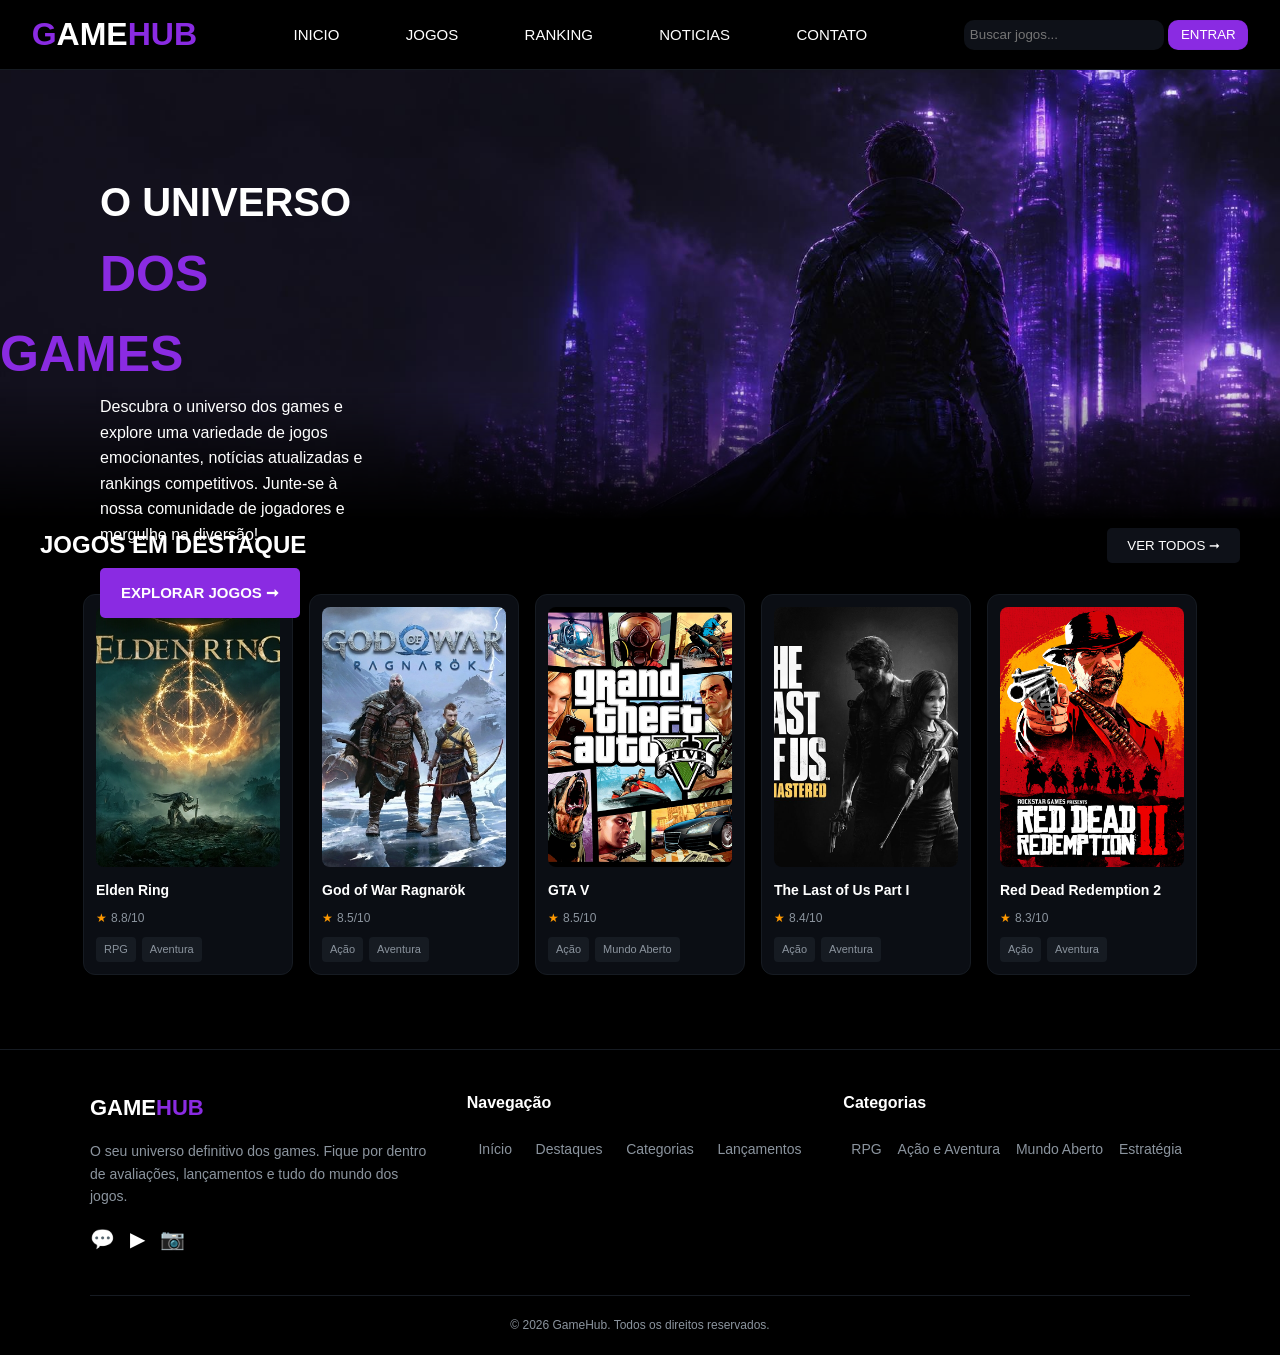
==== index.html @ 1b7b476c "Add files via upload" ====
<!DOCTYPE html>
<html lang="en">
<head>
    <meta charset="UTF-8">
    <meta name="viewport" content="width=device-width, initial-scale=1.0">
    <title>GAMEHUB</title>
    <link rel="stylesheet" href="style.css">
    <link rel="stylesheet" href="https://cloudflare.com">

</head>
<header> 
    <h1><span>G</span>AME<span>HUB</span></h1>
    <nav>
        <ul>
            <li><a href="inici.html">INICIO</a></li>
            <li><a href="jogos.html">JOGOS</a></li>
            <li><a href="ranking.html">RANKING</a></li>
            <li><a href="noticias.html">NOTICIAS</a></li>
            <li><a href="contato.html">CONTATO</a></li>
        </ul>
    </nav>
    <form action="/buscar" method="GET">
        <input type="search" name="q" placeholder="Buscar jogos...">
        <button type="submit">ENTRAR</button>
    </form>
</header>
<body>
    <div class="carrossel-container">
        <img src="img/gamehub-hero.jpg" alt="#">
        <div class="carrossel-text">
            <h1>O UNIVERSO</h1>
            <span>DOS GAMES</span> 
            <p>
                Descubra o universo dos games e explore uma variedade de jogos emocionantes,
                notícias atualizadas e rankings competitivos. Junte-se à nossa
                comunidade de jogadores e mergulhe na diversão!
            </p> 
           
            <button type="submit"> EXPLORAR JOGOS &#10142;</button>
        </div>
    </div>
    <div class="container">
        <nav class="nav">
            <h2>JOGOS EM DESTAQUE</h2>
            <button type="submit">VER TODOS &#10142;</button>
        </nav>
       <div class="jogos-destaque">
    <!-- Card 1: Elden Ring -->
    <div class="card-jogo">
        <div class="capa-container">
            <img src="img/eldering.jpg" alt="Elden Ring">
        </div>
        <h3 class="titulo-jogo">Elden Ring</h3>
        <div class="avaliacao">
            <span class="estrela">★</span>
            <span class="nota">8.8/10</span>
        </div>
        <div class="tags">
            <span class="tag">RPG</span>
            <span class="tag">Aventura</span>
        </div>
    </div>

    <!-- Card 2: God of War -->
    <div class="card-jogo">
        <div class="capa-container">
            <img src="img/godofwar.jpg" alt="God of War Ragnarök">
        </div>
        <h3 class="titulo-jogo">God of War Ragnarök</h3>
        <div class="avaliacao">
            <span class="estrela">★</span>
            <span class="nota">8.5/10</span>
        </div>
        <div class="tags">
            <span class="tag">Ação</span>
            <span class="tag">Aventura</span>
        </div>
    </div>

    <!-- Card 3: GTA V -->
    <div class="card-jogo">
        <div class="capa-container">
            <img src="img/gta.png" alt="GTA V">
        </div>
        <h3 class="titulo-jogo">GTA V</h3>
        <div class="avaliacao">
            <span class="estrela">★</span>
            <span class="nota">8.5/10</span>
        </div>
        <div class="tags">
            <span class="tag">Ação</span>
            <span class="tag">Mundo Aberto</span>
        </div>
    </div>

    <!-- Card 4: The Last of Us -->
    <div class="card-jogo">
        <div class="capa-container">
            <img src="img/thelastofus.png" alt="The Last of Us Part I">
        </div>
        <h3 class="titulo-jogo">The Last of Us Part I</h3>
        <div class="avaliacao">
            <span class="estrela">★</span>
            <span class="nota">8.4/10</span>
        </div>
        <div class="tags">
            <span class="tag">Ação</span>
            <span class="tag">Aventura</span>
        </div>
    </div>

    <!-- Card 5: Red Dead 2 -->
    <div class="card-jogo">
        <div class="capa-container">
            <img src="img/rdr.png" alt="Red Dead Redemption 2">
        </div>
        <h3 class="titulo-jogo">Red Dead Redemption 2</h3>
        <div class="avaliacao">
            <span class="estrela">★</span>
            <span class="nota">8.3/10</span>
        </div>
        <div class="tags">
            <span class="tag">Ação</span>
            <span class="tag">Aventura</span>
        </div>
    </div>
</div>
    </div>

    <footer class="footer-site">
    <div class="footer-container">
        <!-- Coluna 1: Logo/Marca -->
        <div class="footer-coluna sobre">
            <h2>GAME<span>HUB</span></h2>
            <p>O seu universo definitivo dos games. Fique por dentro de avaliações, lançamentos e tudo do mundo dos jogos.</p>
            <div class="redes-sociais">
                <a href="#" aria-label="Discord">&#128172;</a> <!-- Ícone balão (simbolizando Discord) -->
                <a href="#" aria-label="YouTube">&#9654;</a>   <!-- Ícone Play (YouTube) -->
                <a href="#" aria-label="Instagram">&#128247;</a> <!-- Ícone Câmera (Instagram) -->
            </div>
        </div>

        <!-- Coluna 2: Links Rápidos -->
        <div class="footer-coluna">
            <h3>Navegação</h3>
            <ul>
                <li><a href="#">Início</a></li>
                <li><a href="#">Destaques</a></li>
                <li><a href="#">Categorias</a></li>
                <li><a href="#">Lançamentos</a></li>
            </ul>
        </div>

        <!-- Coluna 3: Categorias Populares -->
        <div class="footer-coluna">
            <h3>Categorias</h3>
            <ul>
                <li><a href="#">RPG</a></li>
                <li><a href="#">Ação e Aventura</a></li>
                <li><a href="#">Mundo Aberto</a></li>
                <li><a href="#">Estratégia</a></li>
            </ul>
        </div>
    </div>

    <!-- Linha de Direitos Autorais -->
    <div class="footer-inferior">
        <p>&copy; 2026 GameHub. Todos os direitos reservados.</p>
    </div>
</footer>
    
</body>
</html>
---- style.css ----
/* 1. Seletor Universal (Reseta todos os elementos) */
* {
  margin: 0;
  padding: 0;
  box-sizing: border-box;
}

/* 2. Estilização Global da Página */
body {
    padding-top: 70px;      /* Mesma altura do seu header */
  font-family: Arial, sans-serif;
  background-color: #000000;
  line-height: 1.6;
}
/* 3. Estilização do Cabeçalho */
header{
    background-color: #000000;
    display:flex;
    justify-content:space-around;
    align-items:center;
    height: 70px;
    position: fixed;        /* Fixa o menu na tela durante a rolagem */
    top: 0;                 /* Cola no topo absoluto */
    left: 0;                /* Alinha na lateral esquerda */
    width: 100%;            /* Garante que o menu ocupe toda a largura da tela */
    z-index: 9999;          /* Camada ultra alta para passar por cima das fotos e botões */
    border-bottom: 1px solid #161b22; /* Linha sutil opcional para separar o menu do resto do site */
}

nav{
    display:flex;
    justify-content:space-around;
    align-items:center;
    width: 50%;
}

ul{
    display:flex;
    justify-content:space-around;
    align-items:center;
    width: 100%;
}

li{
    list-style:none;
    background-color: #000000;
    color: white;
}

li a{
    text-decoration:none;
    color: white;
    font-size: 15px;
}

h1{
    color:white
}

span{
    color:blueviolet;
}

header input{
    width: 200px;
    height: 30px;
    border-radius: 10px;
    border: 1px solid #00000007;
    background-color: #0e1118;
    padding: 5px;
}

.input-busca::placeholder {
  font-family: "Font Awesome 6 Free", Arial, sans-serif; /* Ativa a fonte de ícones */
  font-weight: 900; /* Obrigatório para o Font Awesome funcionar */
  color: #999;     /* Cor cinza sutil para a lupa e o texto */
}

header button{
    width: 80px;
    height: 30px;
    border-radius: 10px;
    border: 1px solid #00000007;
    background-color: blueviolet;
    color:white;
    cursor:pointer;
}

/* 4. Estilização do Conteúdo Principal */

.carrossel-container {
  height: 450px;
  position: relative; 
  display: flex;
  
}

.carrossel-container img {
  position: absolute;
  top: 0;
  left: 0;
  width: 100%;
  height: 100%;
  object-fit: cover; /* Faz a imagem cobrir o espaço sem distorcer */
  z-index: 1;        /* Fica na camada de baixo */
  object-position: center 30%; 

  -webkit-mask-image: linear-gradient(to top, black 70%, transparent 100%);
  mask-image: linear-gradient(to top, black 70%, transparent 100%);

  -webkit-mask-image: linear-gradient(to bottom, black 70%, transparent 100%);
  mask-image: linear-gradient(to bottom, black 70%, transparent 100%);
}

.carrossel-container h1 {
  position: relative; /* Permite usar o z-index */
  z-index: 2;        /* Fica na camada de cima, sobre a imagem */
  color: #ffffff;    /* Altere para a cor que desejar */
  font-family: sans-serif;
  margin-top:100px;
  margin-left: 100px;
  font-size: 40px;
}

.carrossel-container span {
  position: relative; /* Permite usar o z-index */
  z-index: 2;        /* Fica na camada de cima, sobre a imagem */
  color: blueviolet;    /* Altere para a cor que desejar */
  font-family: sans-serif;
  margin-top:60px;
  margin-left: 100px;
  font-size: 50px;
  font-weight: bold;

}

.carrossel-container p {
  position: relative; /* Permite usar o z-index */
  z-index: 2;        /* Fica na camada de cima, sobre a imagem */
  color: rgb(255, 255, 255);    /* Altere para a cor que desejar */
  font-family: sans-serif;
  margin-left: 100px;

}

.carrossel-text{
    height: 100%;
    width: 30%;
}

.carrossel-container button { 
  position: relative; /* Permite usar o z-index */
  z-index: 2;        /* Fica na camada de cima, sobre a imagem */
  background-color: blueviolet;    /* Altere para a cor que desejar */
  font-family: sans-serif;
  color: white;
  margin-top: 20px;
  height: 50px;
  width: 200px;
  border-radius: 5px;
  border: none;
  font-size: 15px;
  margin-left: 100px;
  font-weight: bold;
  cursor: pointer; /* Dica: adiciona a mãozinha do mouse ao passar por cima */
  transition: transform 0.3s ease, box-shadow 0.3s ease;
}

/* ALTERADO AQUI: Agora o seletor aponta exatamente para o mesmo botão */
.carrossel-container button:hover {
    /* Move o botão 5 pixels para cima no eixo Y */
    transform: translateY(-5px); 
    
    /* Adiciona uma sombra para dar efeito de profundidade/altura */
    box-shadow: 0 10px 20px rgb(98, 48, 146); 
}



.nav{
    display:flex;
    justify-content:space-between;
    width: 100%;
    height: 50px;
}

.nav h2 {
    color: #ffffff;
    font-size: 24px;
    margin-left: 40px;
}

.nav button {
    background-color: #0e1118;
    color: #ffffff;
    border: none;
    padding: 10px 20px;
    border-radius: 5px;
    cursor: pointer;
    transition: background-color 0.3s ease, transform 0.3s ease;
    margin-right: 40px;
}


.jogos-destaque {
    display: flex;
    justify-content: space-around;
    align-items: center;
    flex-wrap: wrap; /* Permite que os itens quebrem para a próxima linha se necessário */
    padding: 20px;
    gap: 20px; /* Espaçamento entre os itens */
}

/* Container principal que segura todos os cards */
.jogos-destaque {
    display: flex;
    gap: 16px; /* Espaçamento exato entre cada card */
    background-color: #000000; /* Fundo escuro do site de jogos */
    padding: 24px;
    font-family: 'Segoe UI', Tahoma, Geneva, Verdana, sans-serif;
    justify-content: center;
    flex-wrap: wrap; /* Permite quebrar a linha se a tela for pequena */
}

/* Estrutura individual de cada card */
.card-jogo {
    background-color: #0b0e14; /* Fundo cinza escuro do card */
    border: 1px solid #161b22; /* Borda sutil do card */
    border-radius: 12px;       /* Bordas bem arredondadas como na imagem */
    width: 210px;              /* Largura ideal baseada na proporção */
    padding: 12px;
    display: flex;
    flex-direction: column;
    gap: 8px;                  /* Espaçamento vertical interno uniforme */
}

/* Container que segura as imagens dos jogos */
.card-jogo .capa-container {
    width: 100%;
    height: 260px;
    border-radius: 8px;        /* Bordas arredondadas da própria foto */
    overflow: hidden;
}

.card-jogo .capa-container img {
    width: 100%;
    height: 100%;
    object-fit: cover;         /* Encaixa a imagem sem distorcer */
}

/* Estilização do título do jogo */
.card-jogo .titulo-jogo {
    color: #ffffff;
    font-size: 14px;
    font-weight: 600;
    margin: 4px 0 0 0;
    white-space: nowrap;       /* Evita que o texto quebre linhas estranhas */
    overflow: hidden;
    text-overflow: ellipsis;   /* Adiciona os "..." se o nome for gigante */
}

/* Seção de avaliação (Estrela + Nota) */
.card-jogo .avaliacao {
    display: flex;
    align-items: center;
    gap: 4px;
}

.card-jogo .avaliacao .estrela {
    color: #ff9900;            /* Cor laranja idêntica à estrela da foto */
    font-size: 12px;
}

.card-jogo .avaliacao .nota {
    color: #8b949e;            /* Cor cinza do texto da nota */
    font-size: 12px;
    font-weight: 500;
}

/* Área que envelopa as tags de gênero */
.card-jogo .tags {
    display: flex;
    gap: 6px;
    margin-top: auto;          /* Empurra as tags sempre para o fundo do card */
}

/* Estilo de cada tag individual */
.card-jogo .tag {
    background-color: #161b22; /* Fundo escuro leve das tags */
    color: #8b949e;            /* Texto cinza claro */
    font-size: 11px;
    padding: 4px 8px;
    border-radius: 4px;        /* Bordas das tags ligeiramente arredondadas */
    font-weight: 500;
}

.footer-site {
    background-color: #000000; /* Mesmo cinza escuro dos seus cards */
    border-top: 1px solid #161b22; /* Borda superior sutil */
    color: #8b949e; /* Texto cinza claro */
    font-family: 'Segoe UI', Tahoma, Geneva, Verdana, sans-serif;
    padding: 40px 20px 20px 20px;
    margin-top: 50px; /* Garante um espaçamento da seção de cima */
}

/* Alinhamento das colunas em linha */
.footer-container {
    max-width: 1100px;
    margin: 0 auto;
    display: flex;
    justify-content: space-between;
    flex-wrap: wrap; /* Quebra linha em telas menores (celulares) */
    gap: 30px;
}

/* Configuração de cada coluna individual */
.footer-coluna {
    flex: 1;
    min-width: 200px; /* Impede que fiquem esmagadas */
}

/* Estilo específico da primeira coluna (Sobre) */
.footer-coluna.sobre h2 {
    color: #ffffff;
    font-size: 22px;
    margin-bottom: 15px;
}

.footer-coluna.sobre h2 span {
    color: blueviolet; /* Usa o mesmo roxo do seu botão */
}

.footer-coluna.sobre p {
    font-size: 14px;
    line-height: 1.6;
}

/* Estilo dos títulos das outras colunas */
.footer-coluna h3 {
    color: #ffffff;
    font-size: 16px;
    margin-bottom: 20px;
    position: relative;
}

/* Listas de links */
.footer-coluna ul {
    list-style: none;
    padding: 0;
}

.footer-coluna ul li {
    margin-bottom: 12px;
}

.footer-coluna ul li a {
    color: #8b949e;
    text-decoration: none;
    font-size: 14px;
    transition: color 0.2s ease;
}

/* Efeito ao passar o mouse nos links */
.footer-coluna ul li a:hover {
    color: blueviolet; /* Destaca com o roxo do seu tema */
}

/* Bloco das redes sociais */
.redes-sociais {
    display: flex;
    gap: 15px;
    margin-top: 15px;
}

.redes-sociais a {
    color: #ffffff;
    text-decoration: none;
    font-size: 20px;
    transition: transform 0.2s ease;
}

.redes-sociais a:hover {
    transform: translateY(-3px); /* Leve subida ao passar o mouse */
}

/* Faixa de direitos autorais no fundo */
.footer-inferior {
    max-width: 1100px;
    margin: 40px auto 0 auto;
    padding-top: 20px;
    border-top: 1px solid #161b22;
    text-align: center;
    font-size: 12px;
}




/* Estilização da seção de notícias */

.text-noticia {
    color: #ffffff;  
    margin-top: 40px;
    margin-left: 70px;     
    height: 130px;
    width: 40%;                
}

.anuncios {
    display: flex;
    justify-content: space-between;
}

.anuncio-gta {
    color: #ffffff;  
    margin-left: 70px;     
    height: 400px;
    width: 45%;
    position: relative;
    display: grid;
    grid-template-areas: "sobrepor"; /* Define uma área única de empilhamento */
    border-radius: 10px;
    overflow: hidden;
}


.anuncio-gta img { 
    width: 100%; 
    height: 100%; 
    object-fit: cover; /* Faz a imagem cobrir o espaço sem distorcer */ 
    border-radius: 10px; 
    z-index: 1; /* Fica na camada de baixo */ 
    grid-area: sobrepor;
} 

.anuncio-gta h1 { 
    grid-area: sobrepor;
    margin-top: 250px;
    width: 40%;
    margin-left: 30px;
    color: #ffffff; 
    font-size: 30px; 
    position: relative; /* Permite usar o z-index */ 
    z-index: 2; 
}

.anuncio-gta button{
    grid-area: sobrepor;
    margin-top: 330px;
    width: 155px;
    height: 50px;
    color: blueviolet;
    background: transparent;
    border-radius: 5px;
    border: none;
    font-size: 15px;
    position: relative; /* Permite usar o z-index */ 
    z-index: 2;

}

.outros-anuncios{
    border: 1px solid pink;
    display: flex;
    color: #ffffff;  
    justify-content: space-between;    
    height: 400px;
    width: 40%;
    margin-right: 70px;
    flex-direction: column;
}

.anuncio-1{
    border: 1px solid #fc0000;
    height: 45%;
    width: 100%;
}

.anuncio-2{
    border: 1px solid #18c438;
    height: 45%;
    width: 100%;
}
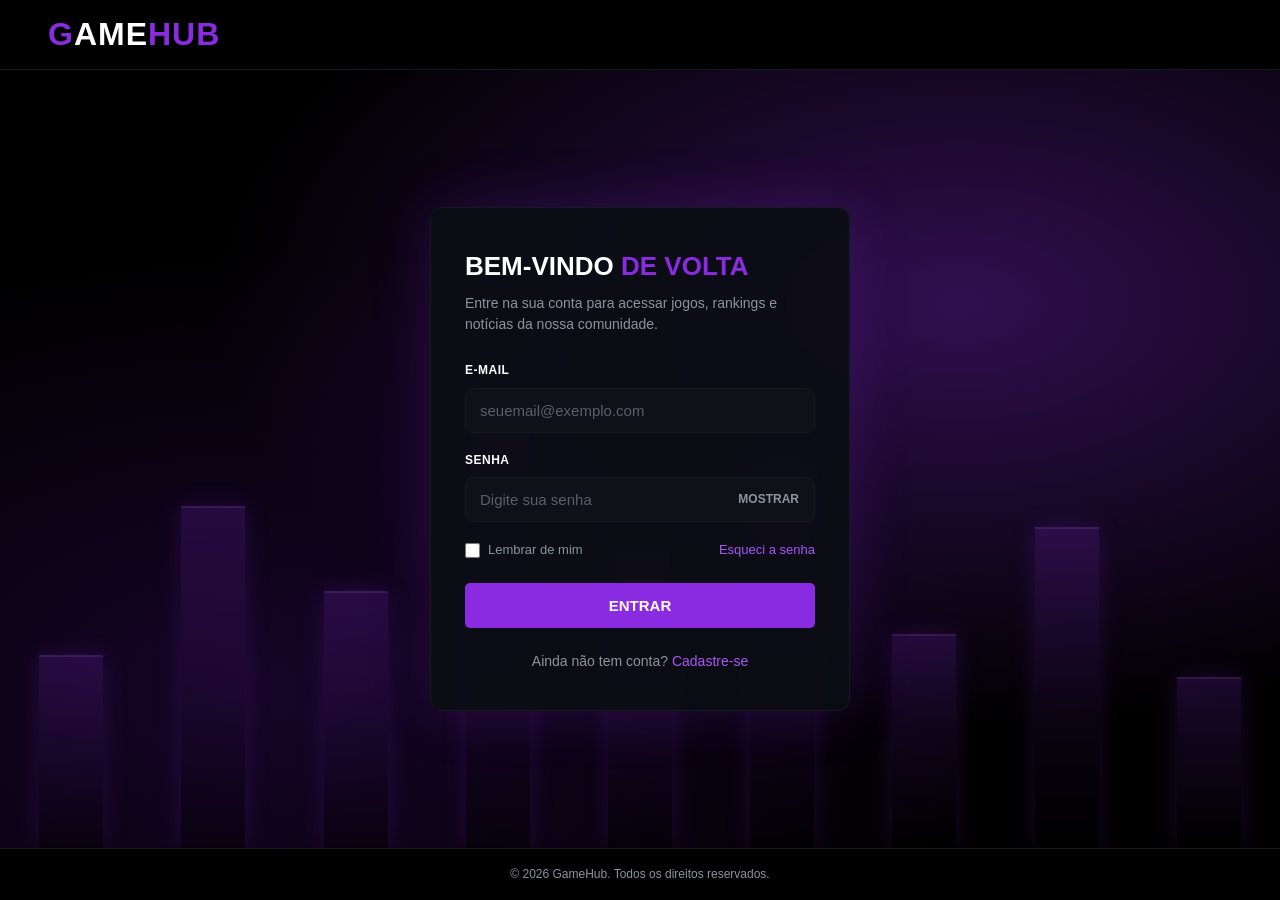
==== commit 7a690cac: "Adicionando login com script" ====
--- a/index.html
+++ b/index.html
@@ -1,173 +1,60 @@
-<!DOCTYPE html>
-<html lang="en">
-<head>
-    <meta charset="UTF-8">
-    <meta name="viewport" content="width=device-width, initial-scale=1.0">
-    <title>GAMEHUB</title>
-    <link rel="stylesheet" href="style.css">
-    <link rel="stylesheet" href="https://cloudflare.com">
-
-</head>
-<header> 
-    <h1><span>G</span>AME<span>HUB</span></h1>
-    <nav>
-        <ul>
-            <li><a href="inici.html">INICIO</a></li>
-            <li><a href="jogos.html">JOGOS</a></li>
-            <li><a href="ranking.html">RANKING</a></li>
-            <li><a href="noticias.html">NOTICIAS</a></li>
-            <li><a href="contato.html">CONTATO</a></li>
-        </ul>
-    </nav>
-    <form action="/buscar" method="GET">
-        <input type="search" name="q" placeholder="Buscar jogos...">
-        <button type="submit">ENTRAR</button>
-    </form>
-</header>
-<body>
-    <div class="carrossel-container">
-        <img src="img/gamehub-hero.jpg" alt="#">
-        <div class="carrossel-text">
-            <h1>O UNIVERSO</h1>
-            <span>DOS GAMES</span> 
-            <p>
-                Descubra o universo dos games e explore uma variedade de jogos emocionantes,
-                notícias atualizadas e rankings competitivos. Junte-se à nossa
-                comunidade de jogadores e mergulhe na diversão!
-            </p> 
-           
-            <button type="submit"> EXPLORAR JOGOS &#10142;</button>
-        </div>
-    </div>
-    <div class="container">
-        <nav class="nav">
-            <h2>JOGOS EM DESTAQUE</h2>
-            <button type="submit">VER TODOS &#10142;</button>
-        </nav>
-       <div class="jogos-destaque">
-    <!-- Card 1: Elden Ring -->
-    <div class="card-jogo">
-        <div class="capa-container">
-            <img src="img/eldering.jpg" alt="Elden Ring">
-        </div>
-        <h3 class="titulo-jogo">Elden Ring</h3>
-        <div class="avaliacao">
-            <span class="estrela">★</span>
-            <span class="nota">8.8/10</span>
-        </div>
-        <div class="tags">
-            <span class="tag">RPG</span>
-            <span class="tag">Aventura</span>
-        </div>
-    </div>
-
-    <!-- Card 2: God of War -->
-    <div class="card-jogo">
-        <div class="capa-container">
-            <img src="img/godofwar.jpg" alt="God of War Ragnarök">
-        </div>
-        <h3 class="titulo-jogo">God of War Ragnarök</h3>
-        <div class="avaliacao">
-            <span class="estrela">★</span>
-            <span class="nota">8.5/10</span>
-        </div>
-        <div class="tags">
-            <span class="tag">Ação</span>
-            <span class="tag">Aventura</span>
-        </div>
-    </div>
-
-    <!-- Card 3: GTA V -->
-    <div class="card-jogo">
-        <div class="capa-container">
-            <img src="img/gta.png" alt="GTA V">
-        </div>
-        <h3 class="titulo-jogo">GTA V</h3>
-        <div class="avaliacao">
-            <span class="estrela">★</span>
-            <span class="nota">8.5/10</span>
-        </div>
-        <div class="tags">
-            <span class="tag">Ação</span>
-            <span class="tag">Mundo Aberto</span>
-        </div>
-    </div>
-
-    <!-- Card 4: The Last of Us -->
-    <div class="card-jogo">
-        <div class="capa-container">
-            <img src="img/thelastofus.png" alt="The Last of Us Part I">
-        </div>
-        <h3 class="titulo-jogo">The Last of Us Part I</h3>
-        <div class="avaliacao">
-            <span class="estrela">★</span>
-            <span class="nota">8.4/10</span>
-        </div>
-        <div class="tags">
-            <span class="tag">Ação</span>
-            <span class="tag">Aventura</span>
-        </div>
-    </div>
-
-    <!-- Card 5: Red Dead 2 -->
-    <div class="card-jogo">
-        <div class="capa-container">
-            <img src="img/rdr.png" alt="Red Dead Redemption 2">
-        </div>
-        <h3 class="titulo-jogo">Red Dead Redemption 2</h3>
-        <div class="avaliacao">
-            <span class="estrela">★</span>
-            <span class="nota">8.3/10</span>
-        </div>
-        <div class="tags">
-            <span class="tag">Ação</span>
-            <span class="tag">Aventura</span>
-        </div>
-    </div>
-</div>
-    </div>
-
-    <footer class="footer-site">
-    <div class="footer-container">
-        <!-- Coluna 1: Logo/Marca -->
-        <div class="footer-coluna sobre">
-            <h2>GAME<span>HUB</span></h2>
-            <p>O seu universo definitivo dos games. Fique por dentro de avaliações, lançamentos e tudo do mundo dos jogos.</p>
-            <div class="redes-sociais">
-                <a href="#" aria-label="Discord">&#128172;</a> <!-- Ícone balão (simbolizando Discord) -->
-                <a href="#" aria-label="YouTube">&#9654;</a>   <!-- Ícone Play (YouTube) -->
-                <a href="#" aria-label="Instagram">&#128247;</a> <!-- Ícone Câmera (Instagram) -->
-            </div>
-        </div>
-
-        <!-- Coluna 2: Links Rápidos -->
-        <div class="footer-coluna">
-            <h3>Navegação</h3>
-            <ul>
-                <li><a href="#">Início</a></li>
-                <li><a href="#">Destaques</a></li>
-                <li><a href="#">Categorias</a></li>
-                <li><a href="#">Lançamentos</a></li>
-            </ul>
-        </div>
-
-        <!-- Coluna 3: Categorias Populares -->
-        <div class="footer-coluna">
-            <h3>Categorias</h3>
-            <ul>
-                <li><a href="#">RPG</a></li>
-                <li><a href="#">Ação e Aventura</a></li>
-                <li><a href="#">Mundo Aberto</a></li>
-                <li><a href="#">Estratégia</a></li>
-            </ul>
-        </div>
-    </div>
-
-    <!-- Linha de Direitos Autorais -->
-    <div class="footer-inferior">
-        <p>&copy; 2026 GameHub. Todos os direitos reservados.</p>
-    </div>
-</footer>
-    
-</body>
-</html>+<!DOCTYPE html>
+<html lang="pt-BR">
+<head>
+  <meta charset="UTF-8">
+  <meta name="viewport" content="width=device-width, initial-scale=1.0">
+  <title>GAMEHUB - Entrar</title>
+  <link rel="stylesheet" href="style.css">
+</head>
+<body class="pagina-login">
+
+  <header>
+    <a href="index.html" class="logo"><span class="p">G</span><span class="w">AME</span><span class="p">HUB</span></a>
+  </header>
+
+  <main class="login-main">
+    <div class="skyline" aria-hidden="true">
+      <i></i><i></i><i></i><i></i><i></i><i></i><i></i><i></i><i></i>
+    </div>
+
+    <section class="login-card">
+      <h1>Bem-vindo <span>de volta</span></h1>
+      <p class="login-subtitulo">Entre na sua conta para acessar jogos, rankings e notícias da nossa comunidade.</p>
+
+      <div class="login-alerta" id="formAlert" role="alert"></div>
+
+      <form id="loginForm" novalidate onsubmit="if (typeof validar !== 'function') { alert('O arquivo login.js não foi carregado. Coloque o login.js na mesma pasta do index.html.'); return false; }">
+        <div class="campo" id="fieldEmail">
+          <label for="email">E-mail</label>
+          <div class="campo-input">
+            <input type="email" id="email" placeholder="seuemail@exemplo.com" autocomplete="email">
+          </div>
+          <div class="msg-erro">Digite um e-mail válido.</div>
+        </div>
+
+        <div class="campo" id="fieldPass">
+          <label for="senha">Senha</label>
+          <div class="campo-input">
+            <input type="password" id="senha" placeholder="Digite sua senha" autocomplete="current-password">
+            <button type="button" class="btn-mostrar-senha" id="togglePass">MOSTRAR</button>
+          </div>
+          <div class="msg-erro">A senha deve ter pelo menos 6 caracteres.</div>
+        </div>
+
+        <div class="login-opcoes">
+          <label class="lembrar"><input type="checkbox" id="lembrar"> Lembrar de mim</label>
+          <a href="#" id="esqueci">Esqueci a senha</a>
+        </div>
+
+        <button type="submit" class="btn-entrar" id="btnLogin">Entrar</button>
+      </form>
+
+      <p class="login-cadastro">Ainda não tem conta? <a href="#" id="criarConta">Cadastre-se</a></p>
+    </section>
+  </main>
+
+  <footer class="footer-login">&copy; 2026 GameHub. Todos os direitos reservados.</footer>
+
+  <script src="script.js"></script>
+</body>
+</html>
--- a/style.css
+++ b/style.css
@@ -483,3 +483,260 @@
 }
 
 
+/* =========================================================
+   5. PÁGINA DE LOGIN (index.html)
+   Tudo escopado em .pagina-login para não afetar a home
+   ========================================================= */
+
+.pagina-login {
+    min-height: 100vh;
+    display: flex;
+    flex-direction: column;
+}
+
+/* Cabeçalho do login: só a logo, alinhada à esquerda */
+.pagina-login header {
+    justify-content: flex-start;
+    padding: 0 48px;
+}
+
+.pagina-login .logo {
+    font-size: 32px;
+    font-weight: 800;
+    letter-spacing: 1px;
+    text-decoration: none;
+}
+
+.pagina-login .logo .p { color: blueviolet; }
+.pagina-login .logo .w { color: #ffffff; }
+
+/* Área central com fundo roxo neon */
+.login-main {
+    flex: 1;
+    display: flex;
+    align-items: center;
+    justify-content: center;
+    padding: 40px 20px;
+    position: relative;
+    overflow: hidden;
+    background:
+        radial-gradient(ellipse at 75% 30%, rgba(138, 43, 226, .35), transparent 55%),
+        radial-gradient(ellipse at 20% 80%, rgba(90, 20, 160, .25), transparent 50%),
+        #000000;
+}
+
+/* Silhueta de prédios neon ao fundo */
+.skyline {
+    position: absolute;
+    bottom: 0;
+    left: 0;
+    right: 0;
+    height: 55%;
+    display: flex;
+    align-items: flex-end;
+    justify-content: space-around;
+    opacity: .35;
+    pointer-events: none;
+}
+
+.skyline i {
+    display: block;
+    width: 5%;
+    background: linear-gradient(to top, #000000, rgba(138, 43, 226, .55));
+    border-top: 2px solid rgba(168, 85, 247, .8);
+    box-shadow: 0 0 25px rgba(138, 43, 226, .5);
+}
+
+.skyline i:nth-child(1) { height: 45%; }
+.skyline i:nth-child(2) { height: 80%; }
+.skyline i:nth-child(3) { height: 60%; }
+.skyline i:nth-child(4) { height: 100%; }
+.skyline i:nth-child(5) { height: 70%; }
+.skyline i:nth-child(6) { height: 90%; }
+.skyline i:nth-child(7) { height: 50%; }
+.skyline i:nth-child(8) { height: 75%; }
+.skyline i:nth-child(9) { height: 40%; }
+
+/* Card do formulário (mesmo estilo dos .card-jogo) */
+.login-card {
+    position: relative;
+    z-index: 1;
+    width: 100%;
+    max-width: 420px;
+    background-color: rgba(11, 14, 20, .92);
+    border: 1px solid #161b22;
+    border-radius: 12px;
+    padding: 38px 34px;
+    box-shadow: 0 0 60px rgba(138, 43, 226, .2);
+    backdrop-filter: blur(6px);
+}
+
+.login-card h1 {
+    font-size: 26px;
+    text-transform: uppercase;
+    margin-bottom: 6px;
+}
+
+.login-card h1 span { color: blueviolet; }
+
+.login-subtitulo {
+    color: #8b949e;
+    font-size: 14px;
+    line-height: 1.5;
+    margin-bottom: 26px;
+}
+
+.campo { margin-bottom: 18px; }
+
+.campo label {
+    display: block;
+    color: #ffffff;
+    font-size: 12px;
+    font-weight: 700;
+    text-transform: uppercase;
+    letter-spacing: .5px;
+    margin-bottom: 7px;
+}
+
+.campo-input { position: relative; }
+
+.campo-input input {
+    width: 100%;
+    background-color: #0e1118;
+    border: 1px solid #161b22;
+    border-radius: 8px;
+    padding: 13px 14px;
+    color: #ffffff;
+    font-size: 15px;
+    outline: none;
+    transition: border-color .2s, box-shadow .2s;
+}
+
+.campo-input input::placeholder { color: #5c5d6e; }
+
+.campo-input input:focus {
+    border-color: blueviolet;
+    box-shadow: 0 0 0 3px rgba(138, 43, 226, .25);
+}
+
+.campo.invalido .campo-input input { border-color: #ff4d6d; }
+
+.btn-mostrar-senha {
+    position: absolute;
+    right: 10px;
+    top: 50%;
+    transform: translateY(-50%);
+    background: none;
+    border: none;
+    color: #8b949e;
+    font-size: 12px;
+    font-weight: 700;
+    cursor: pointer;
+    padding: 4px 6px;
+}
+
+.btn-mostrar-senha:hover { color: #ffffff; }
+
+.msg-erro {
+    display: none;
+    color: #ff4d6d;
+    font-size: 12px;
+    margin-top: 6px;
+}
+
+.campo.invalido .msg-erro { display: block; }
+
+.login-opcoes {
+    display: flex;
+    justify-content: space-between;
+    align-items: center;
+    font-size: 13px;
+    margin-bottom: 22px;
+}
+
+.lembrar {
+    display: flex;
+    align-items: center;
+    gap: 8px;
+    color: #8b949e;
+    cursor: pointer;
+}
+
+.lembrar input {
+    accent-color: blueviolet;
+    width: 15px;
+    height: 15px;
+}
+
+.login-card a {
+    color: #a855f7;
+    text-decoration: none;
+}
+
+.login-card a:hover { text-decoration: underline; }
+
+/* Botão ENTRAR (mesmo efeito do botão EXPLORAR JOGOS) */
+.btn-entrar {
+    width: 100%;
+    background-color: blueviolet;
+    color: #ffffff;
+    border: none;
+    border-radius: 5px;
+    padding: 14px;
+    font-size: 15px;
+    font-weight: bold;
+    text-transform: uppercase;
+    cursor: pointer;
+    transition: transform 0.3s ease, box-shadow 0.3s ease;
+}
+
+.btn-entrar:hover {
+    transform: translateY(-5px);
+    box-shadow: 0 10px 20px rgb(98, 48, 146);
+}
+
+.btn-entrar:disabled {
+    opacity: .6;
+    cursor: wait;
+    transform: none;
+    box-shadow: none;
+}
+
+/* Aviso geral de erro do formulário */
+.login-alerta {
+    display: none;
+    background-color: rgba(255, 77, 109, .1);
+    border: 1px solid #ff4d6d;
+    color: #ff4d6d;
+    border-radius: 8px;
+    padding: 10px 12px;
+    font-size: 13px;
+    margin-bottom: 18px;
+}
+
+.login-alerta.show { display: block; }
+
+.login-cadastro {
+    text-align: center;
+    margin-top: 22px;
+    font-size: 14px;
+    color: #8b949e;
+}
+
+/* Rodapé do login */
+.footer-login {
+    background-color: #000000;
+    border-top: 1px solid #161b22;
+    color: #8b949e;
+    font-size: 12px;
+    text-align: center;
+    padding: 16px;
+    position: relative;
+    z-index: 2;
+}
+
+@media (max-width: 520px) {
+    .pagina-login header { padding: 0 20px; }
+    .pagina-login .logo { font-size: 26px; }
+    .login-card { padding: 28px 22px; }
+}
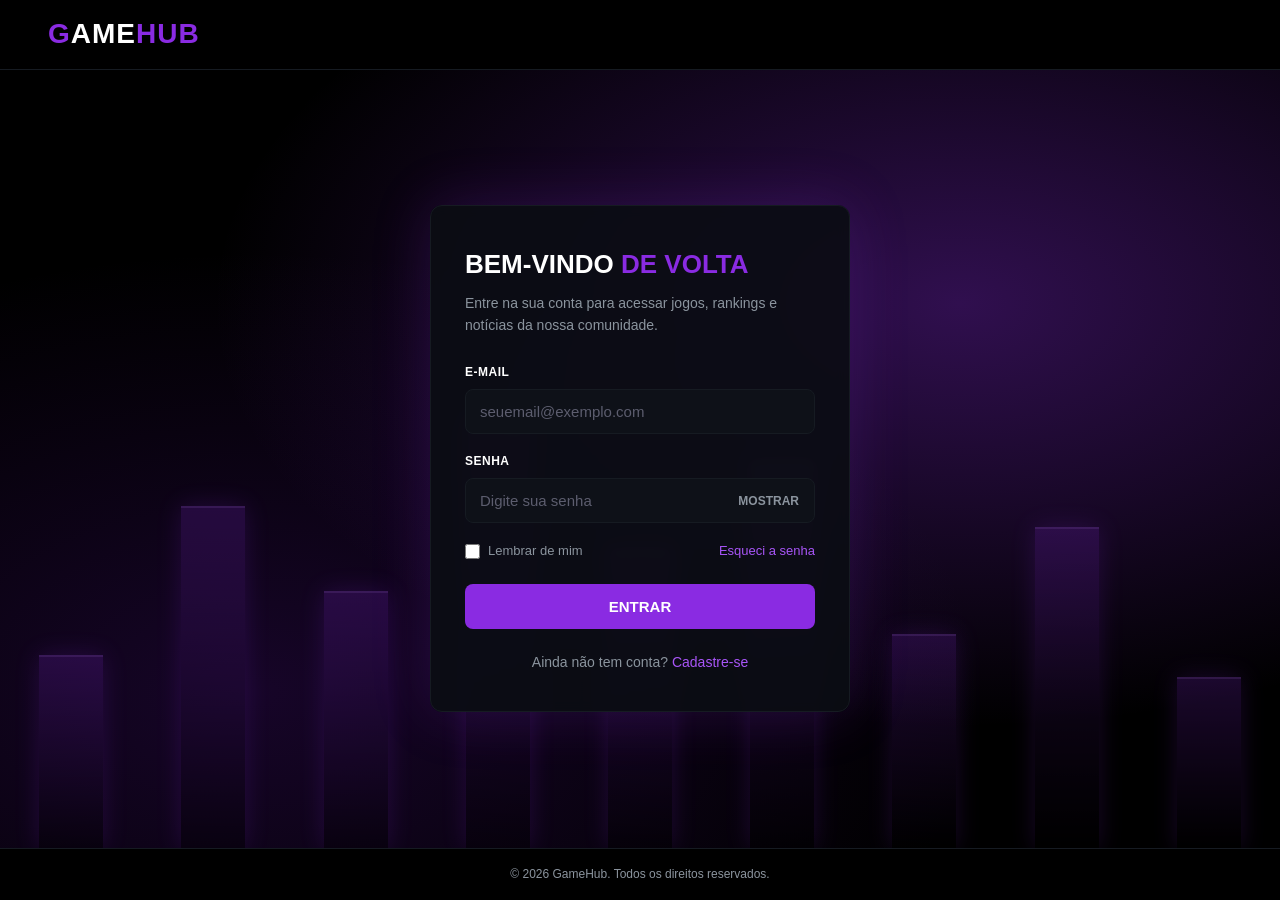
==== commit 7b006dbd: "Add files via upload Arquivos" ====
--- a/index.html
+++ b/index.html
@@ -3,13 +3,13 @@
 <head>
   <meta charset="UTF-8">
   <meta name="viewport" content="width=device-width, initial-scale=1.0">
-  <title>GAMEHUB - Entrar</title>
+  <title>Entrar | GAMEHUB</title>
   <link rel="stylesheet" href="style.css">
 </head>
 <body class="pagina-login">
 
   <header>
-    <a href="index.html" class="logo"><span class="p">G</span><span class="w">AME</span><span class="p">HUB</span></a>
+    <a href="index.html" aria-label="Página de login"><h1 class="logo"><span>G</span>AME<span>HUB</span></h1></a>
   </header>
 
   <main class="login-main">
@@ -23,7 +23,7 @@
 
       <div class="login-alerta" id="formAlert" role="alert"></div>
 
-      <form id="loginForm" novalidate onsubmit="if (typeof validar !== 'function') { alert('O arquivo login.js não foi carregado. Coloque o login.js na mesma pasta do index.html.'); return false; }">
+      <form id="loginForm" novalidate>
         <div class="campo" id="fieldEmail">
           <label for="email">E-mail</label>
           <div class="campo-input">
@@ -53,8 +53,8 @@
     </section>
   </main>
 
-  <footer class="footer-login">&copy; 2026 GameHub. Todos os direitos reservados.</footer>
+  <footer class="footer-login">© 2026 GameHub. Todos os direitos reservados.</footer>
 
   <script src="script.js"></script>
 </body>
-</html>
+</html>
--- a/style.css
+++ b/style.css
@@ -1,742 +1,518 @@
-/* 1. Seletor Universal (Reseta todos os elementos) */
-* {
-  margin: 0;
-  padding: 0;
-  box-sizing: border-box;
-}
-
-/* 2. Estilização Global da Página */
-body {
-    padding-top: 70px;      /* Mesma altura do seu header */
-  font-family: Arial, sans-serif;
-  background-color: #000000;
-  line-height: 1.6;
-}
-/* 3. Estilização do Cabeçalho */
-header{
-    background-color: #000000;
-    display:flex;
-    justify-content:space-around;
-    align-items:center;
-    height: 70px;
-    position: fixed;        /* Fixa o menu na tela durante a rolagem */
-    top: 0;                 /* Cola no topo absoluto */
-    left: 0;                /* Alinha na lateral esquerda */
-    width: 100%;            /* Garante que o menu ocupe toda a largura da tela */
-    z-index: 9999;          /* Camada ultra alta para passar por cima das fotos e botões */
-    border-bottom: 1px solid #161b22; /* Linha sutil opcional para separar o menu do resto do site */
-}
-
-nav{
-    display:flex;
-    justify-content:space-around;
-    align-items:center;
-    width: 50%;
-}
-
-ul{
-    display:flex;
-    justify-content:space-around;
-    align-items:center;
-    width: 100%;
-}
-
-li{
-    list-style:none;
-    background-color: #000000;
-    color: white;
-}
-
-li a{
-    text-decoration:none;
-    color: white;
-    font-size: 15px;
-}
-
-h1{
-    color:white
-}
-
-span{
-    color:blueviolet;
-}
-
-header input{
-    width: 200px;
-    height: 30px;
-    border-radius: 10px;
-    border: 1px solid #00000007;
-    background-color: #0e1118;
-    padding: 5px;
-}
-
-.input-busca::placeholder {
-  font-family: "Font Awesome 6 Free", Arial, sans-serif; /* Ativa a fonte de ícones */
-  font-weight: 900; /* Obrigatório para o Font Awesome funcionar */
-  color: #999;     /* Cor cinza sutil para a lupa e o texto */
-}
-
-header button{
-    width: 80px;
-    height: 30px;
-    border-radius: 10px;
-    border: 1px solid #00000007;
-    background-color: blueviolet;
-    color:white;
-    cursor:pointer;
-}
-
-/* 4. Estilização do Conteúdo Principal */
-
-.carrossel-container {
-  height: 450px;
-  position: relative; 
-  display: flex;
-  
-}
-
-.carrossel-container img {
-  position: absolute;
-  top: 0;
-  left: 0;
-  width: 100%;
-  height: 100%;
-  object-fit: cover; /* Faz a imagem cobrir o espaço sem distorcer */
-  z-index: 1;        /* Fica na camada de baixo */
-  object-position: center 30%; 
-
-  -webkit-mask-image: linear-gradient(to top, black 70%, transparent 100%);
-  mask-image: linear-gradient(to top, black 70%, transparent 100%);
-
-  -webkit-mask-image: linear-gradient(to bottom, black 70%, transparent 100%);
-  mask-image: linear-gradient(to bottom, black 70%, transparent 100%);
-}
-
-.carrossel-container h1 {
-  position: relative; /* Permite usar o z-index */
-  z-index: 2;        /* Fica na camada de cima, sobre a imagem */
-  color: #ffffff;    /* Altere para a cor que desejar */
-  font-family: sans-serif;
-  margin-top:100px;
-  margin-left: 100px;
-  font-size: 40px;
-}
-
-.carrossel-container span {
-  position: relative; /* Permite usar o z-index */
-  z-index: 2;        /* Fica na camada de cima, sobre a imagem */
-  color: blueviolet;    /* Altere para a cor que desejar */
-  font-family: sans-serif;
-  margin-top:60px;
-  margin-left: 100px;
-  font-size: 50px;
-  font-weight: bold;
-
-}
-
-.carrossel-container p {
-  position: relative; /* Permite usar o z-index */
-  z-index: 2;        /* Fica na camada de cima, sobre a imagem */
-  color: rgb(255, 255, 255);    /* Altere para a cor que desejar */
-  font-family: sans-serif;
-  margin-left: 100px;
-
-}
-
-.carrossel-text{
-    height: 100%;
-    width: 30%;
-}
-
-.carrossel-container button { 
-  position: relative; /* Permite usar o z-index */
-  z-index: 2;        /* Fica na camada de cima, sobre a imagem */
-  background-color: blueviolet;    /* Altere para a cor que desejar */
-  font-family: sans-serif;
-  color: white;
-  margin-top: 20px;
-  height: 50px;
-  width: 200px;
-  border-radius: 5px;
-  border: none;
-  font-size: 15px;
-  margin-left: 100px;
-  font-weight: bold;
-  cursor: pointer; /* Dica: adiciona a mãozinha do mouse ao passar por cima */
-  transition: transform 0.3s ease, box-shadow 0.3s ease;
-}
-
-/* ALTERADO AQUI: Agora o seletor aponta exatamente para o mesmo botão */
-.carrossel-container button:hover {
-    /* Move o botão 5 pixels para cima no eixo Y */
-    transform: translateY(-5px); 
-    
-    /* Adiciona uma sombra para dar efeito de profundidade/altura */
-    box-shadow: 0 10px 20px rgb(98, 48, 146); 
-}
-
-
-
-.nav{
-    display:flex;
-    justify-content:space-between;
-    width: 100%;
-    height: 50px;
-}
-
-.nav h2 {
-    color: #ffffff;
-    font-size: 24px;
-    margin-left: 40px;
-}
-
-.nav button {
-    background-color: #0e1118;
-    color: #ffffff;
-    border: none;
-    padding: 10px 20px;
-    border-radius: 5px;
-    cursor: pointer;
-    transition: background-color 0.3s ease, transform 0.3s ease;
-    margin-right: 40px;
-}
-
-
-.jogos-destaque {
-    display: flex;
-    justify-content: space-around;
-    align-items: center;
-    flex-wrap: wrap; /* Permite que os itens quebrem para a próxima linha se necessário */
-    padding: 20px;
-    gap: 20px; /* Espaçamento entre os itens */
-}
-
-/* Container principal que segura todos os cards */
-.jogos-destaque {
-    display: flex;
-    gap: 16px; /* Espaçamento exato entre cada card */
-    background-color: #000000; /* Fundo escuro do site de jogos */
-    padding: 24px;
-    font-family: 'Segoe UI', Tahoma, Geneva, Verdana, sans-serif;
-    justify-content: center;
-    flex-wrap: wrap; /* Permite quebrar a linha se a tela for pequena */
-}
-
-/* Estrutura individual de cada card */
-.card-jogo {
-    background-color: #0b0e14; /* Fundo cinza escuro do card */
-    border: 1px solid #161b22; /* Borda sutil do card */
-    border-radius: 12px;       /* Bordas bem arredondadas como na imagem */
-    width: 210px;              /* Largura ideal baseada na proporção */
-    padding: 12px;
-    display: flex;
-    flex-direction: column;
-    gap: 8px;                  /* Espaçamento vertical interno uniforme */
-}
-
-/* Container que segura as imagens dos jogos */
-.card-jogo .capa-container {
-    width: 100%;
-    height: 260px;
-    border-radius: 8px;        /* Bordas arredondadas da própria foto */
-    overflow: hidden;
-}
-
-.card-jogo .capa-container img {
-    width: 100%;
-    height: 100%;
-    object-fit: cover;         /* Encaixa a imagem sem distorcer */
-}
-
-/* Estilização do título do jogo */
-.card-jogo .titulo-jogo {
-    color: #ffffff;
-    font-size: 14px;
-    font-weight: 600;
-    margin: 4px 0 0 0;
-    white-space: nowrap;       /* Evita que o texto quebre linhas estranhas */
-    overflow: hidden;
-    text-overflow: ellipsis;   /* Adiciona os "..." se o nome for gigante */
-}
-
-/* Seção de avaliação (Estrela + Nota) */
-.card-jogo .avaliacao {
-    display: flex;
-    align-items: center;
-    gap: 4px;
-}
-
-.card-jogo .avaliacao .estrela {
-    color: #ff9900;            /* Cor laranja idêntica à estrela da foto */
-    font-size: 12px;
-}
-
-.card-jogo .avaliacao .nota {
-    color: #8b949e;            /* Cor cinza do texto da nota */
-    font-size: 12px;
-    font-weight: 500;
-}
-
-/* Área que envelopa as tags de gênero */
-.card-jogo .tags {
-    display: flex;
-    gap: 6px;
-    margin-top: auto;          /* Empurra as tags sempre para o fundo do card */
-}
-
-/* Estilo de cada tag individual */
-.card-jogo .tag {
-    background-color: #161b22; /* Fundo escuro leve das tags */
-    color: #8b949e;            /* Texto cinza claro */
-    font-size: 11px;
-    padding: 4px 8px;
-    border-radius: 4px;        /* Bordas das tags ligeiramente arredondadas */
-    font-weight: 500;
-}
-
-.footer-site {
-    background-color: #000000; /* Mesmo cinza escuro dos seus cards */
-    border-top: 1px solid #161b22; /* Borda superior sutil */
-    color: #8b949e; /* Texto cinza claro */
-    font-family: 'Segoe UI', Tahoma, Geneva, Verdana, sans-serif;
-    padding: 40px 20px 20px 20px;
-    margin-top: 50px; /* Garante um espaçamento da seção de cima */
-}
-
-/* Alinhamento das colunas em linha */
-.footer-container {
-    max-width: 1100px;
-    margin: 0 auto;
-    display: flex;
-    justify-content: space-between;
-    flex-wrap: wrap; /* Quebra linha em telas menores (celulares) */
-    gap: 30px;
-}
-
-/* Configuração de cada coluna individual */
-.footer-coluna {
-    flex: 1;
-    min-width: 200px; /* Impede que fiquem esmagadas */
-}
-
-/* Estilo específico da primeira coluna (Sobre) */
-.footer-coluna.sobre h2 {
-    color: #ffffff;
-    font-size: 22px;
-    margin-bottom: 15px;
-}
-
-.footer-coluna.sobre h2 span {
-    color: blueviolet; /* Usa o mesmo roxo do seu botão */
-}
-
-.footer-coluna.sobre p {
-    font-size: 14px;
-    line-height: 1.6;
-}
-
-/* Estilo dos títulos das outras colunas */
-.footer-coluna h3 {
-    color: #ffffff;
-    font-size: 16px;
-    margin-bottom: 20px;
-    position: relative;
-}
-
-/* Listas de links */
-.footer-coluna ul {
-    list-style: none;
-    padding: 0;
-}
-
-.footer-coluna ul li {
-    margin-bottom: 12px;
-}
-
-.footer-coluna ul li a {
-    color: #8b949e;
-    text-decoration: none;
-    font-size: 14px;
-    transition: color 0.2s ease;
-}
-
-/* Efeito ao passar o mouse nos links */
-.footer-coluna ul li a:hover {
-    color: blueviolet; /* Destaca com o roxo do seu tema */
-}
-
-/* Bloco das redes sociais */
-.redes-sociais {
-    display: flex;
-    gap: 15px;
-    margin-top: 15px;
-}
-
-.redes-sociais a {
-    color: #ffffff;
-    text-decoration: none;
-    font-size: 20px;
-    transition: transform 0.2s ease;
-}
-
-.redes-sociais a:hover {
-    transform: translateY(-3px); /* Leve subida ao passar o mouse */
-}
-
-/* Faixa de direitos autorais no fundo */
-.footer-inferior {
-    max-width: 1100px;
-    margin: 40px auto 0 auto;
-    padding-top: 20px;
-    border-top: 1px solid #161b22;
-    text-align: center;
-    font-size: 12px;
-}
-
-
-
-
-/* Estilização da seção de notícias */
-
-.text-noticia {
-    color: #ffffff;  
-    margin-top: 40px;
-    margin-left: 70px;     
-    height: 130px;
-    width: 40%;                
-}
-
-.anuncios {
-    display: flex;
-    justify-content: space-between;
-}
-
-.anuncio-gta {
-    color: #ffffff;  
-    margin-left: 70px;     
-    height: 400px;
-    width: 45%;
-    position: relative;
-    display: grid;
-    grid-template-areas: "sobrepor"; /* Define uma área única de empilhamento */
-    border-radius: 10px;
-    overflow: hidden;
-}
-
-
-.anuncio-gta img { 
-    width: 100%; 
-    height: 100%; 
-    object-fit: cover; /* Faz a imagem cobrir o espaço sem distorcer */ 
-    border-radius: 10px; 
-    z-index: 1; /* Fica na camada de baixo */ 
-    grid-area: sobrepor;
-} 
-
-.anuncio-gta h1 { 
-    grid-area: sobrepor;
-    margin-top: 250px;
-    width: 40%;
-    margin-left: 30px;
-    color: #ffffff; 
-    font-size: 30px; 
-    position: relative; /* Permite usar o z-index */ 
-    z-index: 2; 
-}
-
-.anuncio-gta button{
-    grid-area: sobrepor;
-    margin-top: 330px;
-    width: 155px;
-    height: 50px;
-    color: blueviolet;
-    background: transparent;
-    border-radius: 5px;
-    border: none;
-    font-size: 15px;
-    position: relative; /* Permite usar o z-index */ 
-    z-index: 2;
-
-}
-
-.outros-anuncios{
-    border: 1px solid pink;
-    display: flex;
-    color: #ffffff;  
-    justify-content: space-between;    
-    height: 400px;
-    width: 40%;
-    margin-right: 70px;
-    flex-direction: column;
-}
-
-.anuncio-1{
-    border: 1px solid #fc0000;
-    height: 45%;
-    width: 100%;
-}
-
-.anuncio-2{
-    border: 1px solid #18c438;
-    height: 45%;
-    width: 100%;
-}
-
-
-/* =========================================================
-   5. PÁGINA DE LOGIN (index.html)
-   Tudo escopado em .pagina-login para não afetar a home
-   ========================================================= */
-
-.pagina-login {
-    min-height: 100vh;
-    display: flex;
-    flex-direction: column;
-}
-
-/* Cabeçalho do login: só a logo, alinhada à esquerda */
-.pagina-login header {
-    justify-content: flex-start;
-    padding: 0 48px;
-}
-
-.pagina-login .logo {
-    font-size: 32px;
-    font-weight: 800;
-    letter-spacing: 1px;
-    text-decoration: none;
-}
-
-.pagina-login .logo .p { color: blueviolet; }
-.pagina-login .logo .w { color: #ffffff; }
-
-/* Área central com fundo roxo neon */
-.login-main {
-    flex: 1;
-    display: flex;
-    align-items: center;
-    justify-content: center;
-    padding: 40px 20px;
-    position: relative;
-    overflow: hidden;
-    background:
-        radial-gradient(ellipse at 75% 30%, rgba(138, 43, 226, .35), transparent 55%),
-        radial-gradient(ellipse at 20% 80%, rgba(90, 20, 160, .25), transparent 50%),
-        #000000;
-}
-
-/* Silhueta de prédios neon ao fundo */
-.skyline {
-    position: absolute;
-    bottom: 0;
-    left: 0;
-    right: 0;
-    height: 55%;
-    display: flex;
-    align-items: flex-end;
-    justify-content: space-around;
-    opacity: .35;
-    pointer-events: none;
-}
-
-.skyline i {
-    display: block;
-    width: 5%;
-    background: linear-gradient(to top, #000000, rgba(138, 43, 226, .55));
-    border-top: 2px solid rgba(168, 85, 247, .8);
-    box-shadow: 0 0 25px rgba(138, 43, 226, .5);
-}
-
-.skyline i:nth-child(1) { height: 45%; }
-.skyline i:nth-child(2) { height: 80%; }
-.skyline i:nth-child(3) { height: 60%; }
-.skyline i:nth-child(4) { height: 100%; }
-.skyline i:nth-child(5) { height: 70%; }
-.skyline i:nth-child(6) { height: 90%; }
-.skyline i:nth-child(7) { height: 50%; }
-.skyline i:nth-child(8) { height: 75%; }
-.skyline i:nth-child(9) { height: 40%; }
-
-/* Card do formulário (mesmo estilo dos .card-jogo) */
-.login-card {
-    position: relative;
-    z-index: 1;
-    width: 100%;
-    max-width: 420px;
-    background-color: rgba(11, 14, 20, .92);
-    border: 1px solid #161b22;
-    border-radius: 12px;
-    padding: 38px 34px;
-    box-shadow: 0 0 60px rgba(138, 43, 226, .2);
-    backdrop-filter: blur(6px);
-}
-
-.login-card h1 {
-    font-size: 26px;
-    text-transform: uppercase;
-    margin-bottom: 6px;
-}
-
-.login-card h1 span { color: blueviolet; }
-
-.login-subtitulo {
-    color: #8b949e;
-    font-size: 14px;
-    line-height: 1.5;
-    margin-bottom: 26px;
-}
-
-.campo { margin-bottom: 18px; }
-
-.campo label {
-    display: block;
-    color: #ffffff;
-    font-size: 12px;
-    font-weight: 700;
-    text-transform: uppercase;
-    letter-spacing: .5px;
-    margin-bottom: 7px;
-}
-
-.campo-input { position: relative; }
-
-.campo-input input {
-    width: 100%;
-    background-color: #0e1118;
-    border: 1px solid #161b22;
-    border-radius: 8px;
-    padding: 13px 14px;
-    color: #ffffff;
-    font-size: 15px;
-    outline: none;
-    transition: border-color .2s, box-shadow .2s;
-}
-
-.campo-input input::placeholder { color: #5c5d6e; }
-
-.campo-input input:focus {
-    border-color: blueviolet;
-    box-shadow: 0 0 0 3px rgba(138, 43, 226, .25);
-}
-
-.campo.invalido .campo-input input { border-color: #ff4d6d; }
-
-.btn-mostrar-senha {
-    position: absolute;
-    right: 10px;
-    top: 50%;
-    transform: translateY(-50%);
-    background: none;
-    border: none;
-    color: #8b949e;
-    font-size: 12px;
-    font-weight: 700;
-    cursor: pointer;
-    padding: 4px 6px;
-}
-
-.btn-mostrar-senha:hover { color: #ffffff; }
-
-.msg-erro {
-    display: none;
-    color: #ff4d6d;
-    font-size: 12px;
-    margin-top: 6px;
-}
-
-.campo.invalido .msg-erro { display: block; }
-
-.login-opcoes {
-    display: flex;
-    justify-content: space-between;
-    align-items: center;
-    font-size: 13px;
-    margin-bottom: 22px;
-}
-
-.lembrar {
-    display: flex;
-    align-items: center;
-    gap: 8px;
-    color: #8b949e;
-    cursor: pointer;
-}
-
-.lembrar input {
-    accent-color: blueviolet;
-    width: 15px;
-    height: 15px;
-}
-
-.login-card a {
-    color: #a855f7;
-    text-decoration: none;
-}
-
-.login-card a:hover { text-decoration: underline; }
-
-/* Botão ENTRAR (mesmo efeito do botão EXPLORAR JOGOS) */
-.btn-entrar {
-    width: 100%;
-    background-color: blueviolet;
-    color: #ffffff;
-    border: none;
-    border-radius: 5px;
-    padding: 14px;
-    font-size: 15px;
-    font-weight: bold;
-    text-transform: uppercase;
-    cursor: pointer;
-    transition: transform 0.3s ease, box-shadow 0.3s ease;
-}
-
-.btn-entrar:hover {
-    transform: translateY(-5px);
-    box-shadow: 0 10px 20px rgb(98, 48, 146);
-}
-
-.btn-entrar:disabled {
-    opacity: .6;
-    cursor: wait;
-    transform: none;
-    box-shadow: none;
-}
-
-/* Aviso geral de erro do formulário */
-.login-alerta {
-    display: none;
-    background-color: rgba(255, 77, 109, .1);
-    border: 1px solid #ff4d6d;
-    color: #ff4d6d;
-    border-radius: 8px;
-    padding: 10px 12px;
-    font-size: 13px;
-    margin-bottom: 18px;
-}
-
-.login-alerta.show { display: block; }
-
-.login-cadastro {
-    text-align: center;
-    margin-top: 22px;
-    font-size: 14px;
-    color: #8b949e;
-}
-
-/* Rodapé do login */
-.footer-login {
-    background-color: #000000;
-    border-top: 1px solid #161b22;
-    color: #8b949e;
-    font-size: 12px;
-    text-align: center;
-    padding: 16px;
-    position: relative;
-    z-index: 2;
-}
-
-@media (max-width: 520px) {
-    .pagina-login header { padding: 0 20px; }
-    .pagina-login .logo { font-size: 26px; }
-    .login-card { padding: 28px 22px; }
-}
+/* GAMEHUB - folha compartilhada inspirada no CSS fornecido */
+* { margin: 0; padding: 0; box-sizing: border-box; }
+
+body {
+  padding-top: 70px;
+  font-family: Arial, sans-serif;
+  background-color: #000;
+  color: #fff;
+  line-height: 1.6;
+}
+
+a { color: inherit; text-decoration: none; }
+
+header {
+  background: #000;
+  display: flex;
+  justify-content: space-around;
+  align-items: center;
+  gap: 18px;
+  min-height: 70px;
+  padding: 8px 3%;
+  position: fixed;
+  top: 0; left: 0;
+  width: 100%;
+  z-index: 9999;
+  border-bottom: 1px solid #161b22;
+}
+
+.logo { color: #fff; font-size: 26px; white-space: nowrap; }
+.logo span, span { color: blueviolet; }
+
+header nav { display: flex; justify-content: space-around; align-items: center; width: 48%; }
+header nav ul { display: flex; justify-content: space-around; align-items: center; width: 100%; gap: 12px; }
+header nav li { list-style: none; background: #000; color: #fff; }
+header nav li a { color: #fff; font-size: 15px; transition: color .2s; }
+header nav li a:hover, header nav li a.active { color: blueviolet; }
+
+.search-form { display: flex; align-items: center; gap: 7px; }
+header input {
+  width: 200px; height: 30px; border-radius: 10px;
+  border: 1px solid #161b22; background: #0e1118; color: #fff; padding: 5px 9px;
+}
+header input::placeholder { color: #999; }
+header button, button, .button {
+  border-radius: 8px; border: 0; background: blueviolet; color: #fff;
+  cursor: pointer; font-weight: bold; transition: transform .3s, box-shadow .3s;
+}
+header button { width: 80px; height: 30px; }
+button:hover, .button:hover { transform: translateY(-3px); box-shadow: 0 8px 18px rgb(98 48 146 / 65%); }
+
+main { width: min(1150px, 92%); margin: 0 auto; padding: 45px 0 65px; min-height: 65vh; }
+.page-heading { margin: 20px 0 30px; max-width: 760px; }
+.eyebrow { color: blueviolet; font-size: 13px; font-weight: bold; letter-spacing: 2px; text-transform: uppercase; }
+.page-heading h1 { color: #fff; font-size: clamp(30px, 4vw, 42px); margin: 7px 0 10px; }
+.page-heading p, .muted, .empty-note { color: #8b949e; }
+.section-title { display: flex; justify-content: space-between; align-items: center; gap: 15px; margin: 30px 0 18px; }
+.section-title h2 { color: #fff; font-size: 24px; }
+
+.toolbar { display: flex; gap: 12px; flex-wrap: wrap; margin: 20px 0 25px; }
+.toolbar select, input, textarea {
+  background: #0e1118; color: #fff; border: 1px solid #161b22; border-radius: 8px; padding: 10px;
+}
+.toolbar select { min-width: 180px; }
+.grid { display: grid; grid-template-columns: repeat(auto-fit, minmax(210px, 1fr)); gap: 18px; }
+
+.card {
+  background: #0b0e14; border: 1px solid #161b22; border-radius: 12px;
+  overflow: hidden; display: flex; flex-direction: column;
+  transition: transform .25s, border-color .25s;
+}
+.card:hover { transform: translateY(-4px); border-color: blueviolet; }
+.card > img { display: block; width: 100%; height: 210px; object-fit: cover; }
+.card-content { padding: 15px; display: flex; flex-direction: column; align-items: flex-start; gap: 8px; flex: 1; }
+.card h3 { color: #fff; font-size: 17px; }
+.card p { color: #8b949e; font-size: 14px; }
+.tag { display: inline-block; background: #161b22; color: #b9a0d8; font-size: 11px; padding: 4px 8px; border-radius: 4px; margin: 2px 4px 0 0; }
+.rating { color: #ff9900; font-size: 13px; font-weight: bold; }
+.news-card { display: grid; grid-template-columns: 40% 60%; }
+.news-card > img { height: 100%; min-height: 210px; }
+.news-card .card-content { justify-content: center; }
+.news-date { color: blueviolet; font-size: 12px; font-weight: bold; }
+
+.table-wrap { overflow-x: auto; background: #0b0e14; border: 1px solid #161b22; border-radius: 12px; }
+table { width: 100%; border-collapse: collapse; min-width: 550px; }
+th, td { padding: 16px 18px; text-align: left; border-bottom: 1px solid #161b22; }
+th { color: blueviolet; background: #0e1118; font-size: 13px; }
+tr:last-child td { border-bottom: 0; }
+.position { color: blueviolet; font-weight: bold; }
+.player { display: flex; align-items: center; gap: 10px; font-weight: bold; }
+.avatar { display: grid; place-items: center; width: 34px; height: 34px; border-radius: 50%; background: #282033; color: #fff; }
+
+.contact-layout { display: grid; grid-template-columns: .8fr 1.2fr; gap: 22px; align-items: start; }
+.info-panel, .form-panel { background: #0b0e14; border: 1px solid #161b22; border-radius: 12px; padding: 24px; }
+.info-item { padding: 14px 0; border-bottom: 1px solid #161b22; }
+.info-item:last-child { border: 0; }
+.info-item strong { display: block; color: blueviolet; margin-bottom: 4px; }
+.contact-form { display: grid; gap: 14px; }
+.contact-form label { display: grid; gap: 6px; color: #fff; font-size: 13px; font-weight: bold; }
+.contact-form input, .contact-form textarea { width: 100%; font: inherit; }
+.contact-form textarea { min-height: 140px; resize: vertical; }
+.contact-form button { padding: 13px 18px; }
+.form-message { color: #a78bfa; min-height: 22px; margin-top: 5px; }
+
+footer, .footer-site {
+  background: #000; border-top: 1px solid #161b22; color: #8b949e;
+  font-family: 'Segoe UI', Tahoma, Geneva, Verdana, sans-serif;
+  padding: 40px 20px 20px; margin-top: 45px;
+}
+.footer-container {
+  max-width: 1100px; margin: 0 auto; display: flex;
+  justify-content: space-between; flex-wrap: wrap; gap: 30px;
+}
+.footer-container > div { flex: 1; min-width: 200px; }
+.footer-logo { color: #fff; font-size: 22px; margin-bottom: 15px; }
+.footer-logo span { color: blueviolet; }
+.footer-container p, .footer-container li { color: #8b949e; font-size: 14px; }
+.footer-container ul { list-style: none; padding: 0; }
+.footer-container li { margin: 0 0 12px; }
+.footer-container h3 { color: #fff; font-size: 16px; margin-bottom: 20px; }
+.footer-container a:hover { color: blueviolet; }
+.socials { display: flex; gap: 15px; margin-top: 15px; }
+.socials a { color: #fff; font-size: 20px; }
+.footer-bottom, .footer-inferior {
+  max-width: 1100px; margin: 40px auto 0; padding-top: 20px;
+  border-top: 1px solid #161b22; text-align: center; font-size: 12px; color: #8b949e;
+}
+
+@media (max-width: 850px) {
+  header { justify-content: center; flex-wrap: wrap; height: auto; padding: 10px 3%; }
+  body { padding-top: 125px; }
+  header nav { width: 100%; }
+  header nav ul { flex-wrap: wrap; gap: 12px; }
+  .search-form { justify-content: center; }
+  .contact-layout { grid-template-columns: 1fr; }
+}
+@media (max-width: 560px) {
+  .news-card { grid-template-columns: 1fr; }
+  .news-card > img { height: 190px; min-height: 0; }
+  .footer-container { flex-direction: column; }
+  .page-heading h1 { font-size: 30px; }
+}
+
+/* =========================================================
+   PÁGINA DE LOGIN (index.html)
+   ========================================================= */
+.pagina-login {
+  min-height: 100vh;
+  display: flex;
+  flex-direction: column;
+}
+
+.pagina-login header {
+  justify-content: flex-start;
+  padding: 8px 48px;
+}
+
+.pagina-login .logo {
+  font-size: 28px;
+  font-weight: 800;
+  letter-spacing: 1px;
+}
+
+.pagina-login main.login-main {
+  width: 100%;
+  max-width: none;
+  flex: 1;
+  display: flex;
+  align-items: center;
+  justify-content: center;
+  padding: 40px 20px;
+  position: relative;
+  overflow: hidden;
+  background:
+    radial-gradient(ellipse at 75% 30%, rgba(138, 43, 226, 0.35), transparent 55%),
+    radial-gradient(ellipse at 20% 80%, rgba(90, 20, 160, 0.25), transparent 50%),
+    #000;
+}
+
+.skyline {
+  position: absolute;
+  bottom: 0;
+  left: 0;
+  right: 0;
+  height: 55%;
+  display: flex;
+  align-items: flex-end;
+  justify-content: space-around;
+  opacity: 0.35;
+  pointer-events: none;
+}
+
+.skyline i {
+  display: block;
+  width: 5%;
+  background: linear-gradient(to top, #000, rgba(138, 43, 226, 0.55));
+  border-top: 2px solid rgba(168, 85, 247, 0.8);
+  box-shadow: 0 0 25px rgba(138, 43, 226, 0.5);
+}
+
+.skyline i:nth-child(1) { height: 45%; }
+.skyline i:nth-child(2) { height: 80%; }
+.skyline i:nth-child(3) { height: 60%; }
+.skyline i:nth-child(4) { height: 100%; }
+.skyline i:nth-child(5) { height: 70%; }
+.skyline i:nth-child(6) { height: 90%; }
+.skyline i:nth-child(7) { height: 50%; }
+.skyline i:nth-child(8) { height: 75%; }
+.skyline i:nth-child(9) { height: 40%; }
+
+.login-card {
+  position: relative;
+  z-index: 1;
+  width: 100%;
+  max-width: 420px;
+  background-color: rgba(11, 14, 20, 0.92);
+  border: 1px solid #161b22;
+  border-radius: 12px;
+  padding: 38px 34px;
+  box-shadow: 0 0 60px rgba(138, 43, 226, 0.2);
+  backdrop-filter: blur(6px);
+}
+
+.login-card h1 {
+  font-size: 26px;
+  text-transform: uppercase;
+  margin-bottom: 6px;
+}
+
+.login-subtitulo {
+  color: #8b949e;
+  font-size: 14px;
+  margin-bottom: 26px;
+}
+
+.campo { margin-bottom: 18px; }
+
+.campo label {
+  display: block;
+  color: #fff;
+  font-size: 12px;
+  font-weight: bold;
+  text-transform: uppercase;
+  letter-spacing: 0.5px;
+  margin-bottom: 7px;
+}
+
+.campo-input { position: relative; }
+
+.campo-input input {
+  width: 100%;
+  padding: 13px 14px;
+  font-size: 15px;
+  outline: none;
+  transition: border-color 0.2s, box-shadow 0.2s;
+}
+
+.campo-input input::placeholder { color: #5c5d6e; }
+
+.campo-input input:focus {
+  border-color: blueviolet;
+  box-shadow: 0 0 0 3px rgba(138, 43, 226, 0.25);
+}
+
+.campo.invalido .campo-input input { border-color: #ff4d6d; }
+
+.btn-mostrar-senha {
+  position: absolute;
+  right: 10px;
+  top: 50%;
+  transform: translateY(-50%);
+  background: none;
+  color: #8b949e;
+  font-size: 12px;
+  padding: 4px 6px;
+}
+
+.btn-mostrar-senha:hover {
+  color: #fff;
+  transform: translateY(-50%);
+  box-shadow: none;
+}
+
+.msg-erro {
+  display: none;
+  color: #ff4d6d;
+  font-size: 12px;
+  margin-top: 6px;
+}
+
+.campo.invalido .msg-erro { display: block; }
+
+.login-opcoes {
+  display: flex;
+  justify-content: space-between;
+  align-items: center;
+  font-size: 13px;
+  margin-bottom: 22px;
+}
+
+.lembrar {
+  display: flex;
+  align-items: center;
+  gap: 8px;
+  color: #8b949e;
+  cursor: pointer;
+}
+
+.lembrar input {
+  accent-color: blueviolet;
+  width: 15px;
+  height: 15px;
+}
+
+.login-card a { color: #a855f7; }
+.login-card a:hover { text-decoration: underline; }
+
+.btn-entrar {
+  width: 100%;
+  padding: 14px;
+  font-size: 15px;
+  text-transform: uppercase;
+}
+
+.btn-entrar:disabled {
+  opacity: 0.6;
+  cursor: wait;
+  transform: none;
+  box-shadow: none;
+}
+
+.login-alerta {
+  display: none;
+  background-color: rgba(255, 77, 109, 0.1);
+  border: 1px solid #ff4d6d;
+  color: #ff4d6d;
+  border-radius: 8px;
+  padding: 10px 12px;
+  font-size: 13px;
+  margin-bottom: 18px;
+}
+
+.login-alerta.show { display: block; }
+
+.login-cadastro {
+  text-align: center;
+  margin-top: 22px;
+  font-size: 14px;
+  color: #8b949e;
+}
+
+.footer-login {
+  margin-top: 0;
+  padding: 16px;
+  text-align: center;
+  font-size: 12px;
+  position: relative;
+  z-index: 2;
+}
+
+@media (max-width: 520px) {
+  .pagina-login header { padding: 10px 20px; }
+  .login-card { padding: 28px 22px; }
+}
+
+/* =========================================================
+   PÁGINA INICIAL (logado.html)
+   ========================================================= */
+.carrossel-container {
+  height: 450px;
+  position: relative;
+  display: flex;
+  align-items: center;
+  padding: 0 6%;
+  overflow: hidden;
+}
+
+.carrossel-container img {
+  position: absolute;
+  inset: 0;
+  width: 100%;
+  height: 100%;
+  object-fit: cover;
+  object-position: center 30%;
+  z-index: 1;
+  -webkit-mask-image: linear-gradient(to bottom, black 70%, transparent 100%);
+  mask-image: linear-gradient(to bottom, black 70%, transparent 100%);
+}
+
+.carrossel-text {
+  position: relative;
+  z-index: 2;
+  max-width: 480px;
+}
+
+.carrossel-text h1 {
+  color: #fff;
+  font-size: 40px;
+  line-height: 1.1;
+}
+
+.carrossel-text span {
+  display: block;
+  color: blueviolet;
+  font-size: 48px;
+  font-weight: bold;
+  line-height: 1.1;
+  margin-bottom: 14px;
+}
+
+.carrossel-text p {
+  color: #fff;
+  font-size: 15px;
+  margin-bottom: 22px;
+}
+
+.carrossel-text .button {
+  display: inline-flex;
+  align-items: center;
+  justify-content: center;
+  padding: 14px 24px;
+  font-size: 15px;
+}
+
+.section-title .button {
+  padding: 10px 18px;
+  font-size: 13px;
+  background-color: #0e1118;
+  border: 1px solid #161b22;
+}
+
+.section-title .button:hover {
+  border-color: blueviolet;
+}
+
+.jogos-destaque {
+  display: flex;
+  gap: 16px;
+  justify-content: center;
+  flex-wrap: wrap;
+}
+
+.card-jogo {
+  background-color: #0b0e14;
+  border: 1px solid #161b22;
+  border-radius: 12px;
+  width: 210px;
+  padding: 12px;
+  display: flex;
+  flex-direction: column;
+  gap: 8px;
+  transition: transform 0.25s, border-color 0.25s;
+}
+
+.card-jogo:hover {
+  transform: translateY(-4px);
+  border-color: blueviolet;
+}
+
+.card-jogo .capa-container {
+  width: 100%;
+  height: 260px;
+  border-radius: 8px;
+  overflow: hidden;
+}
+
+.card-jogo .capa-container img {
+  width: 100%;
+  height: 100%;
+  object-fit: cover;
+}
+
+.card-jogo .titulo-jogo {
+  color: #fff;
+  font-size: 14px;
+  font-weight: 600;
+  margin-top: 4px;
+  white-space: nowrap;
+  overflow: hidden;
+  text-overflow: ellipsis;
+}
+
+.card-jogo .avaliacao {
+  display: flex;
+  align-items: center;
+  gap: 4px;
+}
+
+.card-jogo .avaliacao .estrela {
+  color: #ff9900;
+  font-size: 12px;
+}
+
+.card-jogo .avaliacao .nota {
+  color: #8b949e;
+  font-size: 12px;
+  font-weight: 500;
+}
+
+.card-jogo .tags {
+  display: flex;
+  gap: 6px;
+  margin-top: auto;
+}
+
+.card-jogo .tag {
+  background-color: #161b22;
+  color: #8b949e;
+  font-size: 11px;
+  padding: 4px 8px;
+  border-radius: 4px;
+  font-weight: 500;
+}
+
+@media (max-width: 600px) {
+  .carrossel-container { height: auto; padding: 50px 6%; }
+  .carrossel-text h1 { font-size: 30px; }
+  .carrossel-text span { font-size: 36px; }
+}
